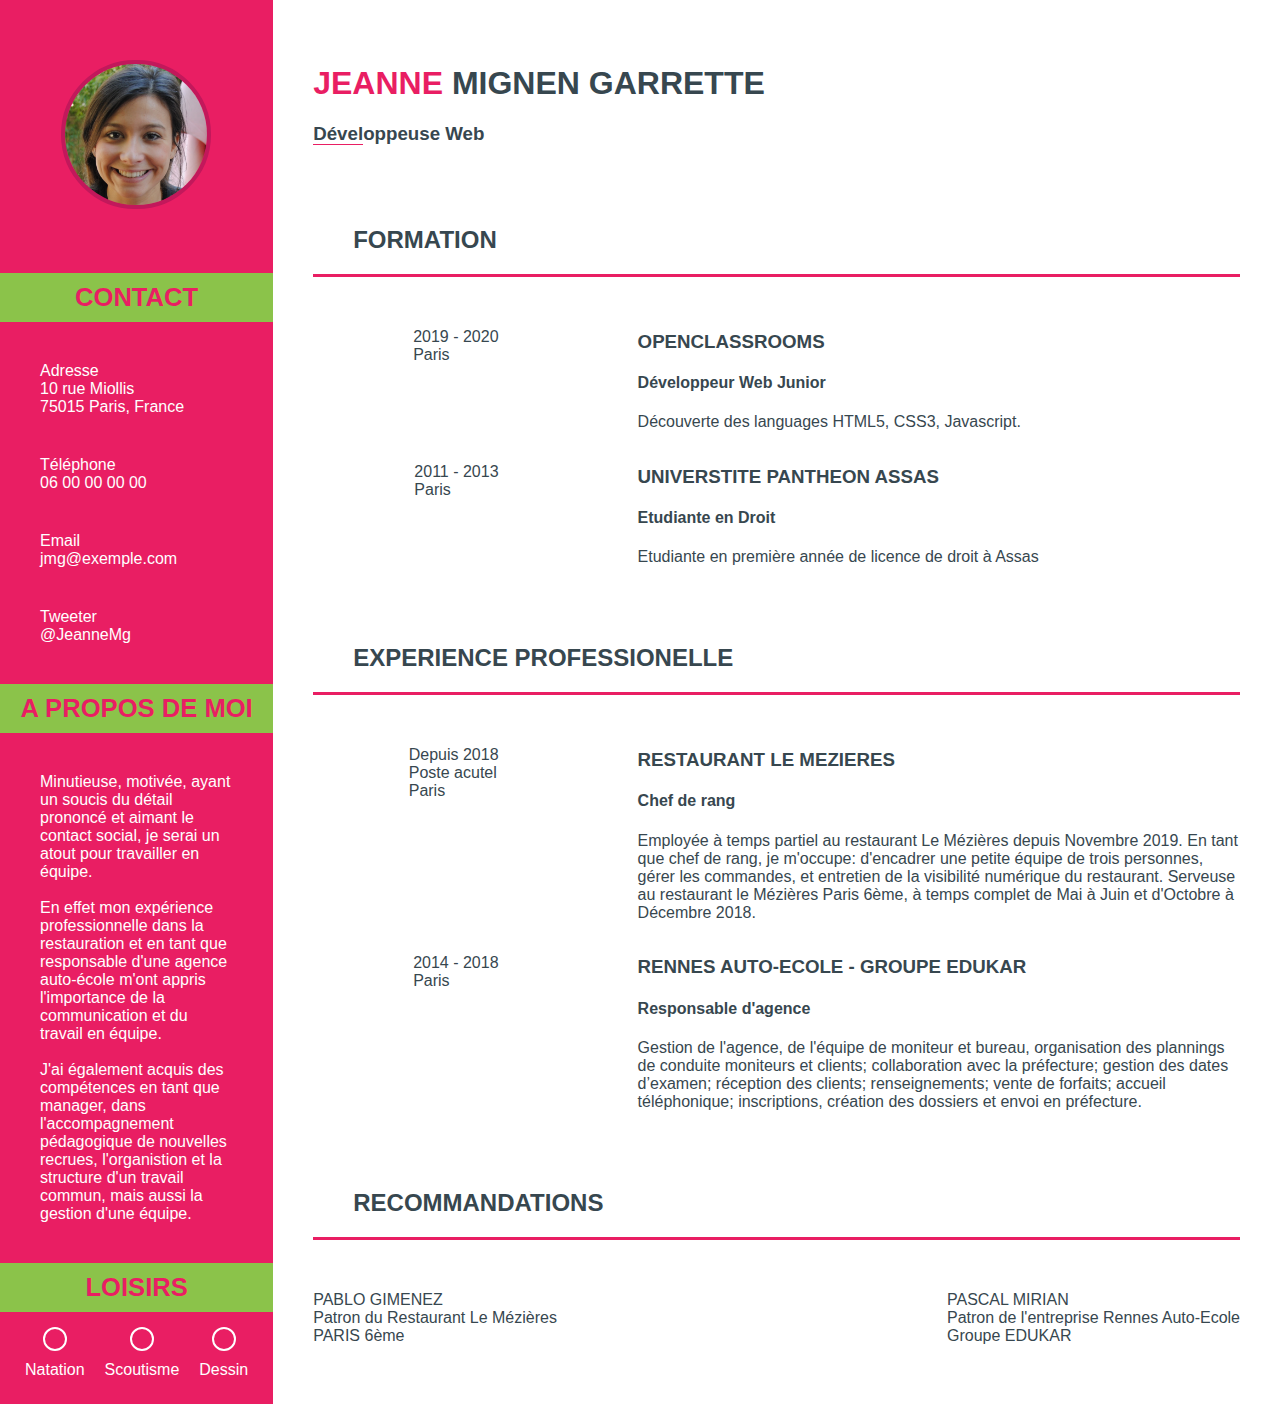
==== indexcv.html @ aed7aedb "Réalisation media queries" ====
<!DOCTYPE html>
<html lang="fr">
	<head>
        <meta charset="utf-8"/>
        <meta name="viewport" content="width=device-width, initial-scale=1.0"/>
        <link rel="stylesheet" href="styleCV.css" />
         <link rel="stylesheet" href="https://use.fontawesome.com/releases/v5.8.1/css/all.css" integrity="sha384-50oBUHEmvpQ+1lW4y57PTFmhCaXp0ML5d60M1M7uH2+nqUivzIebhndOJK28anvf" crossorigin="anonymous">

        <title>Jeanne MIGNEN GARRETTE</title>
    </head>
    <body>
        <header id= "bande_latérale">
            <div id="header-mobile">
                <div id="photo-j" >
                    <img src="ressources/images/photo-jeanne2.jpg" alt= "Photo de Jeanne"/>
                </div>

                <div class="section1">
                    <h3>CONTACT</h3>
                    <p class="infos-contact">
                        Adresse
                        </br>   
                        10 rue Miollis
                        </br>
                        75015 Paris, France
                    </p>

                    <p class="infos-contact">
                        Téléphone
                        </br>
                        06 00 00 00 00
                    </p>

                    <p class="infos-contact">
                        Email
                        </br>
                        jmg@exemple.com
                    </p>

                    <p class="infos-contact">
                        Tweeter
                        </br>
                        @JeanneMg
                    </p>
                </div> 
           </div>
           <div class="section1">
               <h3>A PROPOS DE MOI</h3> 
               <p>
                Minutieuse, motivée, ayant un soucis du détail prononcé et aimant le contact social, je serai un atout pour travailler en équipe.
                </br>
                </br>
                En effet mon expérience professionnelle dans la restauration et en tant que responsable d'une agence auto-école m'ont appris l'importance de la communication et du travail en équipe. 
                </br>
                </br>
                J'ai également acquis des compétences en tant que manager, dans l'accompagnement pédagogique de nouvelles recrues, l'organistion et la structure d'un travail commun, mais aussi la gestion d'une équipe.
               </p>
           </div>

           <div class="section1">
               <h3>LOISIRS</h3> <!-- Ajouter 3 logos représentant mes loisirs -->
                <div id="logos-loisirs">

                    <div class="logos">
                        <i class="fas fa-swimmer"></i>
                        <p>Natation</p>
                    </div>

                    <div class="logos">
                        <i class="fas fa-hands-helping"></i>
                        <p>Scoutisme</p>
                    </div>

                    <div class="logos">
                        <i class="fas fa-paint-brush"></i>
                        <p>Dessin</p>
                    </div>
                   
               </div>
           </div><!-- Bande latérale-->
        </header>

        <div id="cv">
            <div id="presentation">
                <h1> <span id="prenom">JEANNE</span> MIGNEN GARRETTE</h1>
                <h3><span id="titre-metier">Dével</span>oppeuse Web</h3>
            </div>

            <section>
                <div class="titre">
                    <div class="logo-titre">
                        <!-- image logo du titre des sections -->
                        <i class="fas fa-graduation-cap"></i>
                    </div>
                    <h2>FORMATION</h2>
                </div>
                <article>
                    <div class="colonne-gauche">
                        <div><!-- logo "point" du CV -->
                            <i class="far fa-dot-circle"></i>
                        </div>
                        <p>
                            2019 - 2020
                            </br>
                            Paris
                        </p>
                    </div>
                    <div class="colonne-droite">
                        <h3>OPENCLASSROOMS</h3><!-- formation 1 -->
                        <h4>Développeur Web Junior</h4><!-- etudiant en ... -->
                        <p> <!-- descriptif -->
                           Découverte des languages HTML5, CSS3, Javascript. 
                        </p>
                    </div>
                </article>

                <article>
                    <div class="colonne-gauche">
                        <div><!-- logo "point" du CV -->
                            <i class="fas fa-circle"></i>
                        </div>
                        <p>
                            2011 - 2013
                            </br>
                            Paris
                        </p>
                    </div>
                    <div class="colonne-droite">
                        <h3> UNIVERSTITE PANTHEON ASSAS</h3><!-- formation 1 -->
                        <h4> Etudiante en Droit</h4><!-- etudiant en ... -->
                        <p><!-- descriptif -->
                            Etudiante en première année de licence de droit à Assas 
                        </p>
                    </div>
                </article>
            </section>

            <section> <!-- EXPERIENCE PROFESSIONELLE -->
                <div class="titre">
                    <div class="logo-titre"><!-- image logo du titre des sections -->
                        <i class="fas fa-suitcase "></i>
                    </div>
                    <h2>EXPERIENCE PROFESSIONELLE</h2>
                </div>
                <article>
                    <div class="colonne-gauche">
                        <div><!-- logo "point" du CV -->
                            <i class="far fa-dot-circle"></i>
                        </div>
                        <p>
                            Depuis 2018
                            </br>
                            Poste acutel
                            </br>
                            Paris
                        </p>
                    </div>
                    <div class="colonne-droite">
                        <h3> RESTAURANT LE MEZIERES</h3><!-- Expérience 1 -->
                        <h4> Chef de rang</h4><!-- métier ... -->
                        <p><!-- descriptif -->
                            Employée à temps partiel au restaurant Le Mézières  depuis Novembre 2019. 
                            En tant que chef de rang, je m'occupe: d'encadrer une petite équipe de trois personnes, gérer les commandes, et entretien de la visibilité numérique du restaurant.
                            Serveuse au restaurant le Mézières Paris 6ème, à temps complet de Mai à Juin et d'Octobre à Décembre 2018.
                            
                        </p>
                    </div>
                </article>

                <article>
                    <div class="colonne-gauche">
                        <div><!-- logo "point" du CV -->
                            <i class="fas fa-circle"></i>
                        </div>
                        <p>
                            2014 - 2018
                            </br>
                            Paris
                        </p>
                    </div>
                    <div class="colonne-droite">
                        <h3> RENNES AUTO-ECOLE - GROUPE EDUKAR</h3><!-- expérience 2 -->
                        <h4>Responsable d'agence</h4><!-- métier ... -->
                        <p><!-- descriptif -->
                            Gestion de l'agence, de l'équipe de moniteur et bureau, organisation des plannings de conduite moniteurs et clients; collaboration avec la préfecture; gestion des dates d’examen; réception des clients; renseignements; vente de forfaits; accueil téléphonique; inscriptions, création des dossiers et envoi en préfecture. 
                        </p>
                    </div>
                </article>
            </section>

            <section> <!-- RECOMMANDATIONS -->
                <div class="titre">
                    <div class="logo-titre">
                        <!-- image logo du titre des sections -->
                        <i class="fas fa-pencil-alt"></i>
                    </div>
                    <h2>RECOMMANDATIONS</h2>
                </div>
                <article id="recommandations">
                    <p><!-- Patron restaurant-->
                        PABLO GIMENEZ
                        </br> 
                        Patron du Restaurant Le Mézières
                        </br>
                        PARIS 6ème
                    </p>
                    <p><!-- Patron auto-école-->
                        PASCAL MIRIAN 
                        </br>
                        Patron de l'entreprise Rennes Auto-Ecole 
                        </br>
                        Groupe EDUKAR      
                    </p>
                </article>
            </section>
        </div>
    </body>
</html>
---- styleCV.css ----
/* ---------------------------------------- */
/* ==            SUMMARY              */
/*---------------------------------------- */

/* L		- 1 - */
/* L		- 2 - */
/* L		- 3 - */

/* ---------------------------------------- */
/* ==       COLOR CODES           */
/*---------------------------------------- */
/*
Black (text) :	#000 ;
Pink :	#E91E63 ;
Pink dark (circle image) : #C2185B ;
Green (visited links) :	#8BC34A ou 	rgb(139, 195, 74);
Grey (all) : #455A64;

*/

/* ---------------------------------------- */
/* == DÉFINITIONS DES POLICES*/
/*---------------------------------------- */

/* ---------------------------------------- */
/* == ÉLÉMENTS PRINCIPAUX */
/*---------------------------------------- */

/*     HEADER - Bande latérale     */

/*     CV      */


/* ---------------------------------------- */
/* ==      HEADER - Bande latéral             */
/*---------------------------------------- */

/*     Contact     */

/*     A propos      */

/*     Loisirs     */

/* ---------------------------------------- */
/* ==           CV             */
/*---------------------------------------- */

/*     Titre CV     */

/*     Section FORMATION      */

/*     Section EXPERIENCES PROFESSIONELLES      */

/*     Section RECOMMANDATIONS      */

/* ---------------------------------------- */
/* ==       MEDIAS QUERIS        */
/*---------------------------------------- */

/*     Ecran mobile <768px      */

/*     Ecran tablette 768px - 991px     */

/*     Ecran desktop  >991     */

/* --------------------------------------------------------------------------------- */

/* ---------------------------------------- */
/* == DÉFINITIONS DES POLICES*/
/*---------------------------------------- */
@font-face
{
	font-family: 'Roboto-Regular.ttf';
	src: url('ressources/polices/Roboto-Regular.ttf');
	font-weight: normal;
    font-style: normal;
}

/* ---------------------------------------- */
/* == ÉLÉMENTS PRINCIPAUX */
/*---------------------------------------- */
body {
	font-family: 'Roboto-Regular', Arial, "Arial black", Impact, sans-serif;
	margin: auto;
	width: 100%;
	display: flex;

}

h1, h2,  h3, h4, p {
	color: #37474F;
}


/* ---------------------------------------- */
/* ==      HEADER - Bande latéral             */
/*---------------------------------------- */

header {
	background-color :#E91E63;
	width: 45%;
	height: auto;
	display: flex;
    flex-direction: column;
    justify-content: space-between;
}

#photo-j {
	width: 55%;
	height: auto;
	margin: 60px auto;
	
}

#photo-j img {
	border-radius: 100%;
	width: 94%;
	height: auto;
	border: solid 4px #C2185B;
}

header h3 {
	color: #E91E63;
	background: #8BC34A;
	margin: auto;
    width: 100%;
    height: auto;
    text-align: center;
    padding: 10px 0;
    font-size: 1.6em;
}

header p {
	margin: 40px;
	color: white;
}


/*     Contact     */

/*     A propos      */

/*     Loisirs     */
#logos-loisirs {
	display: flex;
	justify-content: space-between;
	margin: 15px;

}

.logos {
	display: flex;
    flex-direction: column;
    justify-content: center;
    align-items: center;
}

.logos p {
	margin: 10px;
}

.logos i {
	border: solid 2px;
	border-radius: 100%;
	color: white;
	margin: auto;
    border-radius: 60%;
    padding: 10px;
    border-color: white;
}

/* ---------------------------------------- */
/* ==           CV             */
/*---------------------------------------- */

#cv {
	margin: 40px;
	justify-content: space-around;
    display: flex;
    flex-direction: column;
}


.colonne-gauche i {
	color: #E91E63;
}


/*     Titre CV     */
#prenom {
	color: #E91E63;
}

#titre-metier {
	border-bottom: solid 1px #E91E63; 
}



/*     Section FORMATION      */

/*     Section EXPERIENCES PROFESSIONELLES      */

section {
	width: 100%;
	height: auto;
}

section h2 {
	margin-left: 40px;
}

.titre {
	display: flex;
	border-bottom: solid #E91E63;
	margin: 35px 0 35px 0;
}

.colonne-gauche {
	display: flex;
	align-items: baseline;
    justify-content: space-between;
    width: 20%;
    height: auto;
}
.colonne-droite {
	width: 65%;
}
article {
	display: flex;
    justify-content: space-between;
    width: 100%;
}


.logo-titre {
	font-size: 2em;
    display: flex;
    align-items: center;
    color: #E91E63;
}

.fa-circle {
	font-size: 0.5em;
}


/*     Section RECOMMANDATIONS      */



/* ---------------------------------------- */
/* ==       MEDIAS QUERIS        */
/*---------------------------------------- */

/*     Ecran mobile <768px      */
@media screen and (max-width: 767px)
{
	body {
		display: flex;
		flex-direction: column-reverse;
	}

	h1 {
		font-size: 1.4em;
		margin-top: 30px;
	}

	body h2 {
		font-size: 1.2em;
		margin-left: 20px;
		color: white;
	}

	.logo-titre {
		font-size: 1.2em;
		margin: 10px;
		color: white;
	}

	h3 {
		font-size: 1.1em;
		margin: 10px 0;
	}

	h4 {
		font-size: 1em;
		margin: 10px 0;
	}





	/* ==           CV             */

	#cv {
		margin: 0;
	}

	article, #presentation {
		width: 95%;
		margin: auto;
	}

	.colonne-droite {
		width: 75%;

	}

	.titre {
		margin: 20px 0 20px 0;
		border: none;
		background: #E91E63;
	}

	.fa-circle {
		font-size: 0.3em;
	}

	.fa-dot-circle {
		font-size: 0.7em;
	}

	.colonne-gauche {
		width: 30%;
	}

	.colonne-gauche p {
		font-size: 0.7em;
		width: 80%;
	}


	#recommandations {
		display: block;
		text-align: center;
	}

	#recommandations p {
		text-align: center;
	}







	/*     HEADER - Bande latérale     */


	header {
		width: 100%;
		height: auto;
		background: none;
		border-top: groove 4px #E91E63;
		margin-top: 20px;
	}

	header h3 {
		background: none;
		font-size: 1.3em;
		
		border-bottom: solid 1px #E91E63;

	}

	

	.section1 p {
		text-align: center;
		margin: 15px;
		color: #37474F;

	}

	.infos-contact {
		color: #E91E63;
		font-weight: bold;
	}

	#header-mobile {
		display: flex;
		align-items: center;
		padding: 20px;
		justify-content: space-around;

	}

	#header-mobile h3 {
		display: none;
		

	}

	#photo-j {
		width: 50%;
		margin: 60px 0;
	}


	.logos i {
		color: #E91E63;
		border-color: #E91E63;

	}

	
}




/*     Ecran tablette 768px - 991px     */
@media all and (min-width: 768px) and (max-width: 991px) {
	header {
		width: 33%;
	}

	#cv {
		margin: 15px;
	}

	.colonne-gauche {
		width: 20%;
	}

	.colonne-gauche p {
		font-size: 0.9em;
	}

	.colonne-droite {
		width: 75%;
	}

	article {
		align-items: baseline;
	}

	.titre {
		margin: 25px 0 25px 0;
	}

	.logos {
		width: 25%;
    	margin: auto;
	}


	}
}


/*     Ecran desktop  >991 - 1200px     */
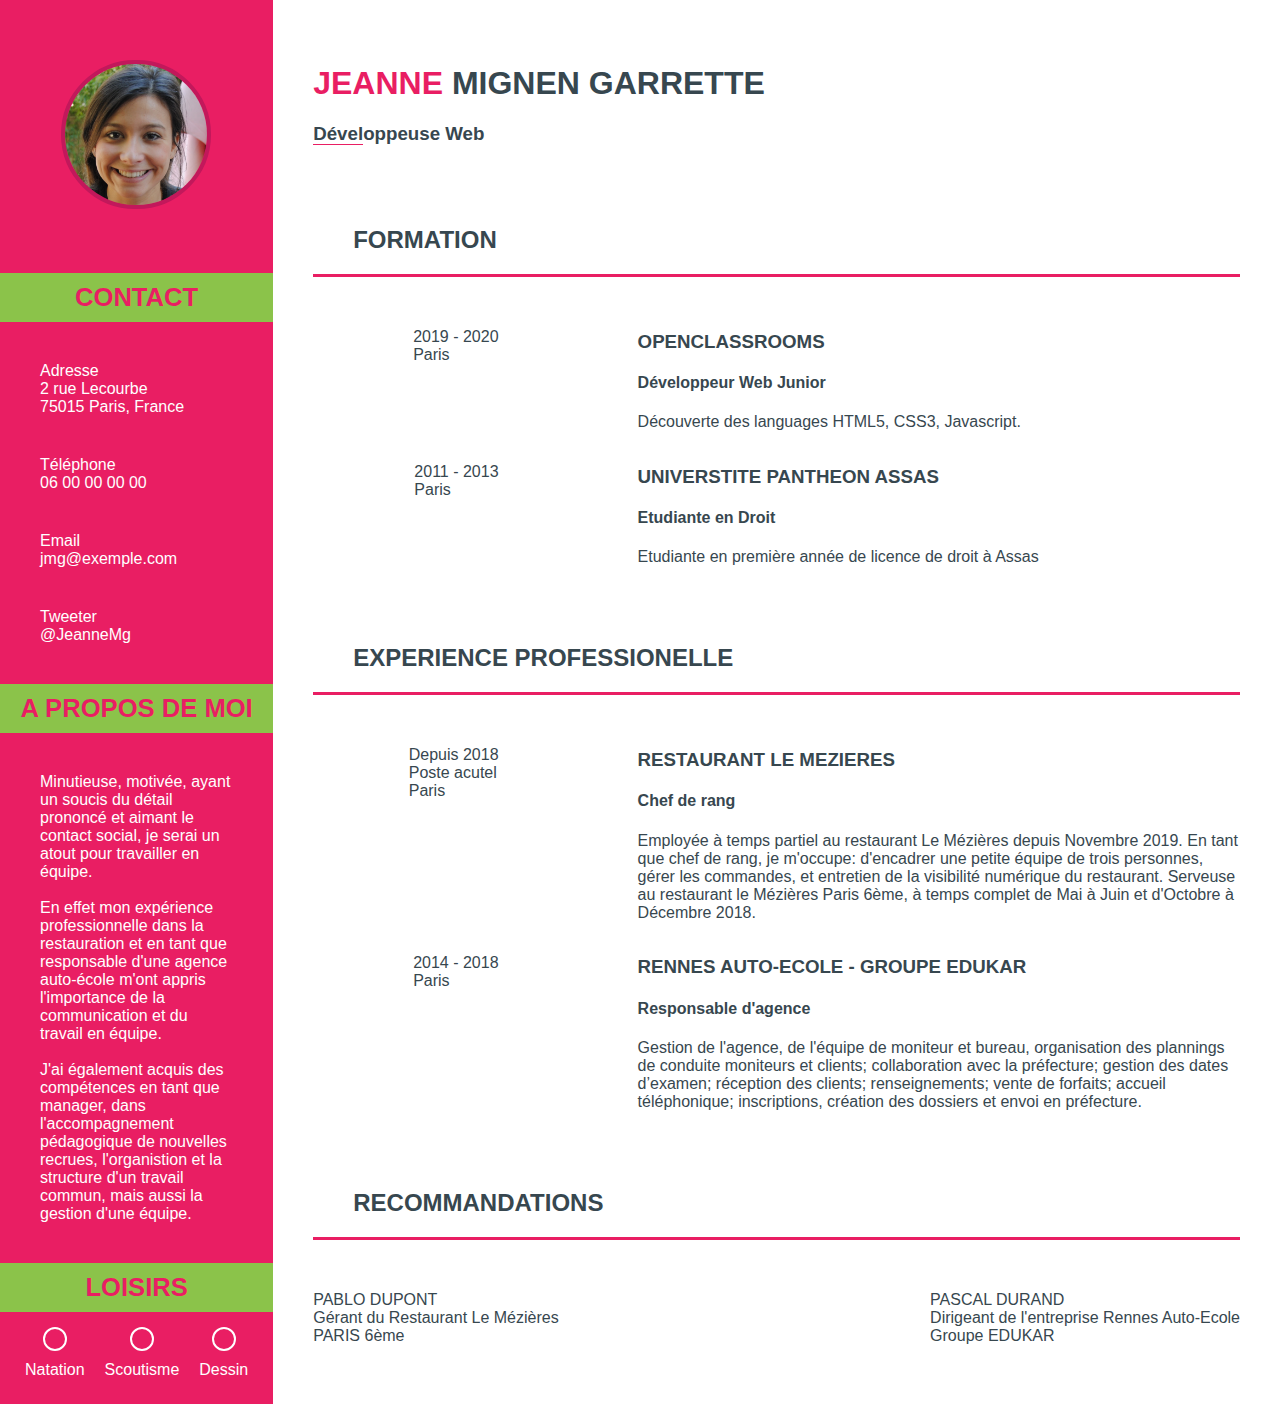
==== commit 0aa3678e: "Modifications anonyme" ====
--- a/indexcv.html
+++ b/indexcv.html
@@ -20,7 +20,7 @@
                     <p class="infos-contact">
                         Adresse
                         </br>   
-                        10 rue Miollis
+                        2 rue Lecourbe
                         </br>
                         75015 Paris, France
                     </p>
@@ -198,16 +198,16 @@
                 </div>
                 <article id="recommandations">
                     <p><!-- Patron restaurant-->
-                        PABLO GIMENEZ
+                        PABLO DUPONT
                         </br> 
-                        Patron du Restaurant Le Mézières
+                        Gérant du Restaurant Le Mézières
                         </br>
                         PARIS 6ème
                     </p>
                     <p><!-- Patron auto-école-->
-                        PASCAL MIRIAN 
-                        </br>
-                        Patron de l'entreprise Rennes Auto-Ecole 
+                        PASCAL DURAND 
+                        </br>
+                        Dirigeant de l'entreprise Rennes Auto-Ecole 
                         </br>
                         Groupe EDUKAR      
                     </p>
--- a/styleCV.css
+++ b/styleCV.css
@@ -2,9 +2,13 @@
 /* ==            SUMMARY              */
 /*---------------------------------------- */
 
-/* L		- 1 - */
-/* L		- 2 - */
-/* L		- 3 - */
+/* COLOR CODES  L- 9 */
+/* DÉFINITIONS DES POLICES L- 69 - */
+/* ELEMENTS PRINCIPAUX L-79 */
+/* HEADER - Bande latérale L-96 */
+/* CV L-173 */
+/* MEDIA QUERIES L-256 */
+
 
 /* ---------------------------------------- */
 /* ==       COLOR CODES           */
@@ -197,9 +201,7 @@
 
 
 
-/*     Section FORMATION      */
-
-/*     Section EXPERIENCES PROFESSIONELLES      */
+/*     Section FORMATION  & Section EXPERIENCES PROFESSIONELLES      */
 
 section {
 	width: 100%;
@@ -343,10 +345,6 @@
 
 
 
-
-
-
-
 	/*     HEADER - Bande latérale     */
 
 
@@ -414,32 +412,11 @@
 
 /*     Ecran tablette 768px - 991px     */
 @media all and (min-width: 768px) and (max-width: 991px) {
+
+	/*     HEADER - Bande latérale     */
+
 	header {
 		width: 33%;
-	}
-
-	#cv {
-		margin: 15px;
-	}
-
-	.colonne-gauche {
-		width: 20%;
-	}
-
-	.colonne-gauche p {
-		font-size: 0.9em;
-	}
-
-	.colonne-droite {
-		width: 75%;
-	}
-
-	article {
-		align-items: baseline;
-	}
-
-	.titre {
-		margin: 25px 0 25px 0;
 	}
 
 	.logos {
@@ -447,8 +424,35 @@
     	margin: auto;
 	}
 
-
-	}
+	/* ==           CV             */
+
+	#cv {
+		margin: 15px;
+	}
+
+	.titre {
+		margin: 25px 0 25px 0;
+	}
+
+	article {
+		align-items: baseline;
+	}
+
+	
+	.colonne-gauche {
+		width: 20%;
+	}
+
+	.colonne-gauche p {
+		font-size: 0.9em;
+	}
+
+	.colonne-droite {
+		width: 75%;
+	}
+
+	
+
 }
 
 
